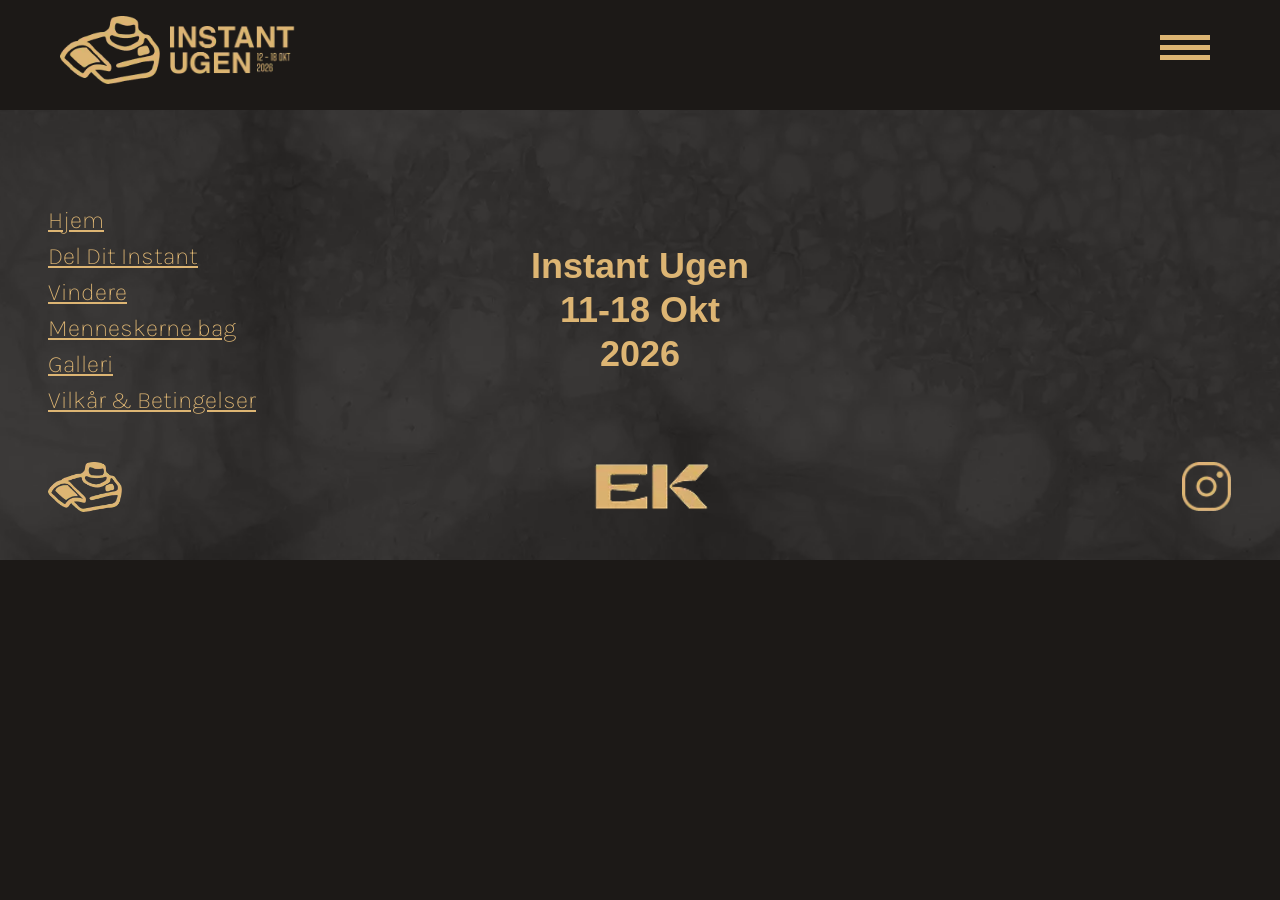
==== about.html @ 7e08b589 "StartUp_Global-Oliver" ====
<!DOCTYPE html>
<html lang="da">

<head>
    <meta charset="UTF-8">
    <meta name="viewport" content="width=device-width, initial-scale=1.0">
    <title>Menneskerne Bag</title>

    <!--Font-->

    <link rel="preconnect" href="https://fonts.googleapis.com">
    <link rel="preconnect" href="https://fonts.gstatic.com" crossorigin>
    <link
        href="https://fonts.googleapis.com/css2?family=Arimo:ital,wght@0,400..700;1,400..700&family=Karla:ital,wght@0,200..800;1,200..800&display=swap"
        rel="stylesheet">

    <!--css-->
    <link rel="stylesheet" href="css/global.css">
    <link rel="stylesheet" href="css/about.css">

</head>

<body>

    <header>

        <div class="logo">
            <a href="index.html">
                <img class="camera_Logo" src="logo/Logo_interrim.webp" alt="logo">
                <img class="Wordmark_logo" src="logo/Wordmark_and_date.webp" alt="logo">
            </a>
        </div>

        <nav>
            <ul class="menu">

                <li><a href="index.html">HJEM</a></li>
                <li><a href="form.html">DEL DIT INSTANT</a></li>
                <li><a href="winners.html">VINDERE</a></li>
                <li><a href="about.html">MENNESKERNE BAG</a></li>
                <li><a href="galleri.html">GALLERI</a></li>

            </ul>
        </nav>

        <button class="burger">
            <span class="line"></span>
            <span class="line"></span>
            <span class="line"></span>
        </button>
    </header>

    <main>




    </main>

    <footer>
        <div class="Footer_Content">
            <div class="Footer_Date">
                <h3>Instant Ugen</h3>
                <h3>11-18 Okt</h3>
                <h3>2026</h3>
            </div>

            <div class="Footer_links">
                <a href="index.html">Hjem</a>
                <a href="form.html">Del Dit Instant</a>
                <a href="winners.html">Vindere</a>
                <a href="about.html">Menneskerne bag</a>
                <a href="galleri.html">Galleri</a>
                <a href="agreements.html">Vilkår & Betingelser</a>

            </div>
        </div>


        <div class="Footer_logo">
            <a href="index.html"> <img src="logo/Logo_interrim.webp" alt="Instant ugen Logo"></a>
            <a href="https://www.ek.dk/" target="_blank"><img src="logo/Ek_logo.webp" alt="Sponsor Logo EK"> </a>
            <a href="DEAD LINK " target="_blank"> <img src="logo/Insta_logo.webp" alt="Instagram Link"></a>


        </div>
    </footer>
    <script src="javascript/burger.js"></script>
</body>

</html>
---- css/global.css ----
/****** RESEt ******/
* {
  margin: 0;
  padding: 0px;
  box-sizing: border-box;
}
img {
  width: 100%;
  height: auto;
  display: block;
}

main {
  margin: 10px;
}

/******** FONTS *********/

h1 {
  font-family: "Arimo", sans-serif;
  font-optical-sizing: auto;
  font-weight: 800;
  font-style: normal;
  color: var(--text-color);
  font-size: 2.25rem;
}

h2 {
  font-family: "Arimo", sans-serif;
  font-optical-sizing: auto;
  font-weight: 800;
  font-style: normal;
  color: var(--text-color);
  font-size: 1.5rem;
}

.menu a {
  font-family: "Arimo", sans-serif;
  font-optical-sizing: auto;
  font-weight: 800;
  font-style: normal;
  color: var(--text-color);
  font-size: 1.5rem;
}

h3 {
  font-family: "Arimo", sans-serif;
  font-optical-sizing: auto;
  font-weight: 800;
  font-style: normal;
  color: var(--text-color);
  font-size: 1.5rem;
}

button {
  font-family: "Karla", sans-serif;
  font-optical-sizing: auto;
  font-weight: bold;
  font-style: normal;
  font-size: 1.25rem;
}

p,
ul,
ol,
a {
  font-family: "Karla", sans-serif;
  font-optical-sizing: auto;
  font-weight: 200;
  font-style: normal;
  font-size: 1.125rem;
  color: var(--text-color);
}

p {
  max-width: 65ch;
  line-height: 1.6;
}

.Italic-Text {
  font-weight: lighter;
  font-style: italic;
}

.light-text {
  font-weight: lighter;
}

/********* COLORS *********/

:root {
  --background-color: #1c1917;
  --text-color: #e2d5c0;
  --Yellow-color: #ddb573;
  --cta-color: #7fa6a7;
}

body {
  background-color: var(--background-color);
}

/*********** HEADER ***********/

header {
  top: 0;
  display: flex;
  justify-content: space-between;
  align-items: center;
  height: 100px;
  padding: 0 20px;
  background: transparent;
  z-index: 100;
}

/*********** LOGO ***********/

.Wordmark_logo {
  width: 75px;
  height: auto;
}

.camera_Logo {
  width: 65px;
}

.logo a {
  display: flex;
  align-items: center;
  gap: 10px;
  margin-left: 15px;
}

.logo {
  position: relative;
  z-index: 102;
}

/*********** BURGER ***********/

.burger {
  display: block;
  width: 30px;
  height: 20px;
  cursor: pointer;
  background-color: transparent;
  border: 0;
  z-index: 102;
}

.burger .line {
  display: block;
  width: 100%;
  height: 2px;
  background-color: var(--Yellow-color);
  margin-bottom: 5px;
  transition: 0.2s linear;
}

/*********** MENU ***********/

nav {
  display: none;
}

nav.active {
  display: block;
  position: fixed;
  top: 0;
  left: 0;
  width: 100%;
  height: 100vh;
  background-color: var(--background-color);
  z-index: 101;
}

nav.active .menu {
  display: flex;
  flex-direction: column;
  align-items: flex-start;
  gap: 20px;
  margin: 0 auto;
  padding: 140px 40px 40px;
  list-style: none;
}

nav.active .menu a {
  color: var(--Yellow-color);
  font-size: 1.5rem;
  font-weight: 500;
  font-style: normal;
  text-decoration: underline;
  text-decoration-thickness: 1px;
}

nav.active .menu a:hover {
  color: white;
  text-decoration: overline;
  text-decoration-thickness: 1px;
  transition: 0.3s ease-in;
}

/*********** BURGER Aimation ***********/

.burger.active .line:nth-child(1) {
  transform: rotate(45deg) translate(5px, 5px);
}

.burger.active .line:nth-child(2) {
  opacity: 0;
}

.burger.active .line:nth-child(3) {
  transform: rotate(-45deg) translate(5px, -5px);
}

/*********** FOOTER **********/

footer {
  margin: 0;
  padding: 0;
  width: 100%;

  background-image: url(../Img/Backgrounds/FooterBackgroundNEW.webp);

  background-color: var(--background-color);
  background-size: cover;
  background-position: center;
  background-repeat: no-repeat;
}

.Footer_logo img {
  height: 50px;
  width: auto;
}

.Footer_logo {
  display: flex;
  justify-content: space-between;
  align-items: center;
  width: 100%;
  padding: 0 3rem 3rem 3rem;
}

.Footer_Date {
  display: flex;
  justify-content: center;
  align-items: center;
  flex-direction: column;
  margin: 3rem;
}

.Footer_Date h3 {
  color: var(--Yellow-color);
}

.Footer_links {
  display: flex;
  justify-content: center;
  align-items: center;
  flex-direction: column;
  margin: 3rem;
  gap: 0.5rem;
}

.Footer_links a {
  color: var(--Yellow-color);
  text-decoration: underline;
}

.Footer_Content {
  padding-top: 3rem;
}

/********** DESKTOP **********/
@media (min-width: 801px) {
  /****** FONT ******/
  h1 {
    font-size: 4.75rem;
  }

  h2 {
    font-size: 3.625rem;
  }

  h3 {
    font-size: 2.25rem;
  }

  p,
  ul,
  ol,
  a {
    font-size: 1.5rem;
  }

  button {
    font-size: 2rem;
  }

  /*************** MENU *****************/

  .logo a {
    margin-left: 40px;
  }

  .Wordmark_logo {
    width: 130px;
    height: auto;
  }

  .camera_Logo {
    width: 100px;
  }

  .burger {
    width: 60px;
    height: 55px;
    margin-right: 40px;
  }

  .burger .line {
    width: 50px;
    height: 5px;
  }

  nav.active .menu a {
    font-size: 3.625rem;
    text-decoration: underline;
    text-decoration-thickness: 3px;
  }

  nav.active .menu {
    gap: 10px;
    margin-left: 20px;
  }

  nav.active .menu a:hover {
    color: white;
    text-decoration: overline;
    text-decoration-thickness: 3px;
    transition: 0.3s ease-in;
  }

  .burger.active .line:nth-child(1) {
    transform: rotate(45deg) translate(7px, 7px);
  }

  .burger.active .line:nth-child(2) {
    opacity: 0;
  }

  .burger.active .line:nth-child(3) {
    transform: rotate(-45deg) translate(7px, -7px);
  }

  /************** FOOTER *************/

  .Footer_Content {
    display: grid;
    grid-template-columns: 1fr 1fr 1fr;
  }

  .Footer_links {
    display: flex;
    justify-content: left;
    align-items: flex-start;
    flex-direction: column;
    margin: 3rem;
    gap: 0.5rem;
    grid-column: 1;
    grid-row: 1;
  }

  .Footer_Date {
    grid-column: 2;
    grid-row: 1;
  }
}
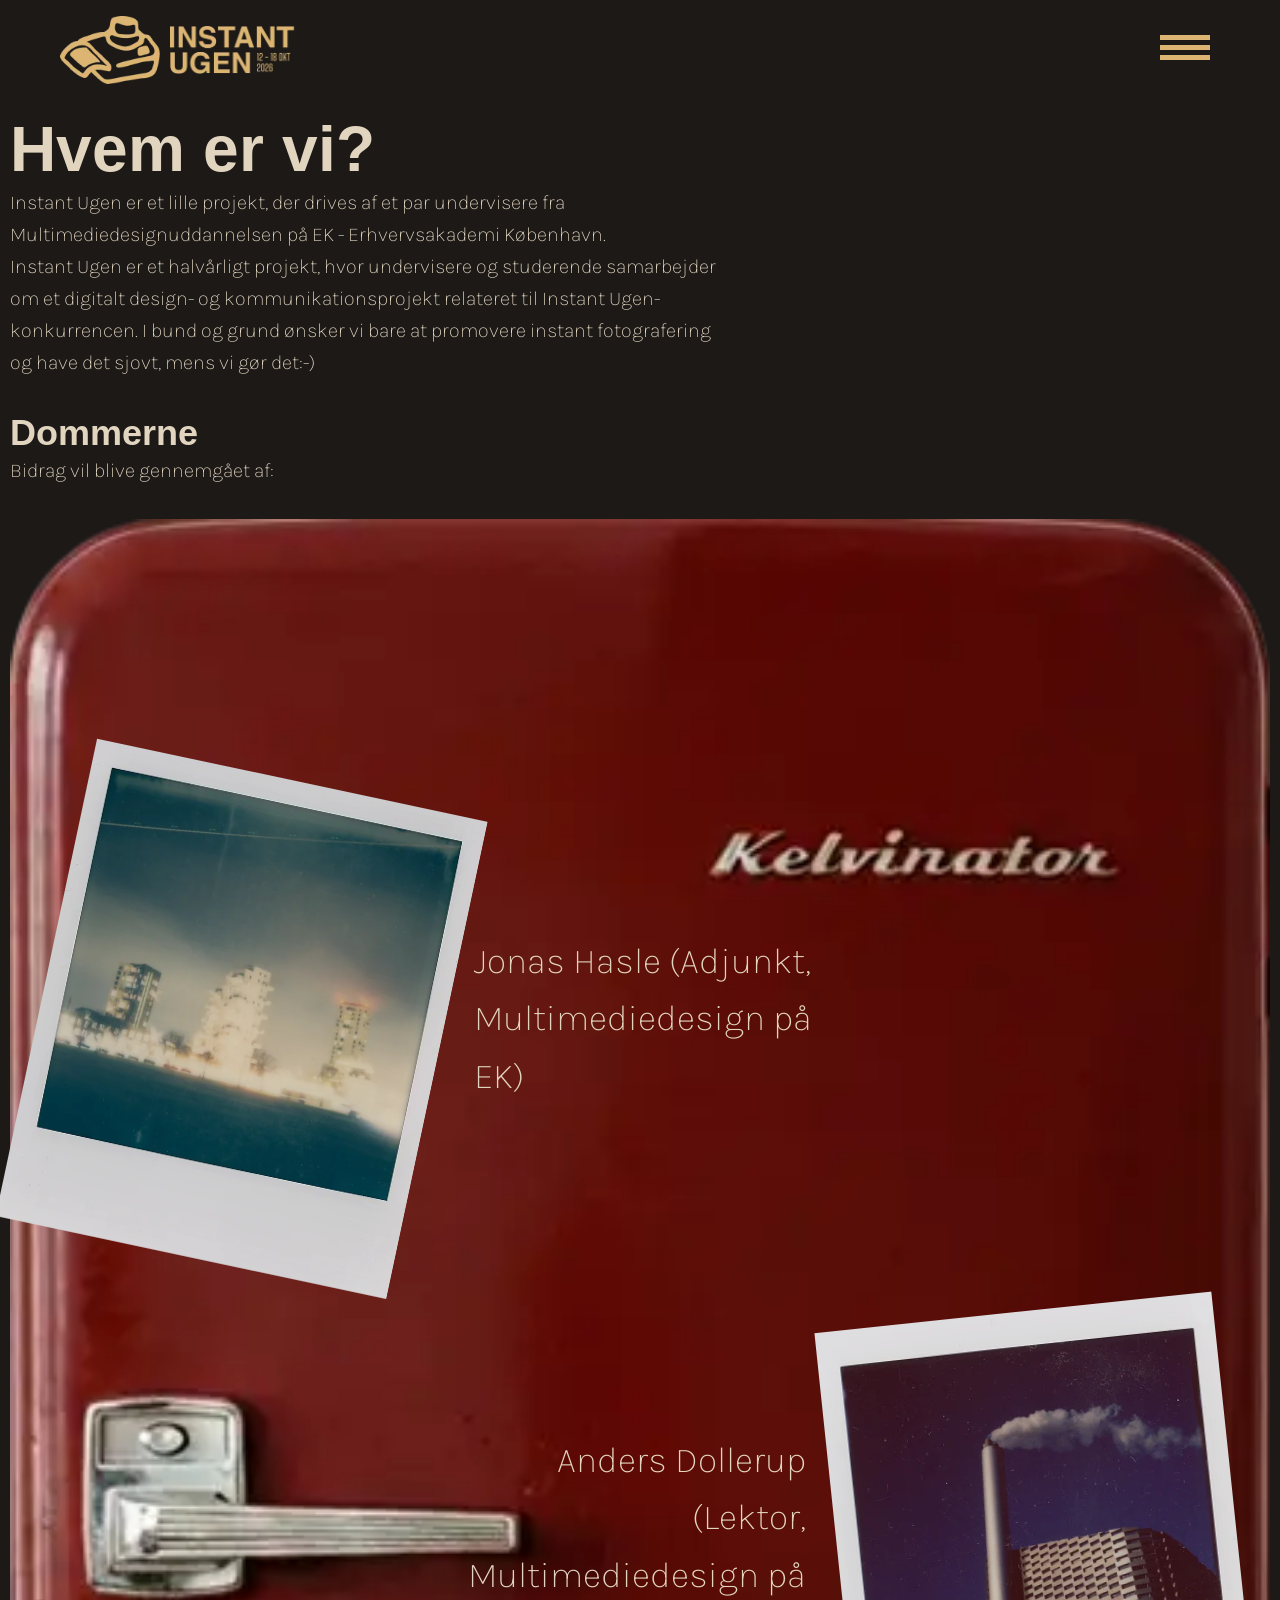
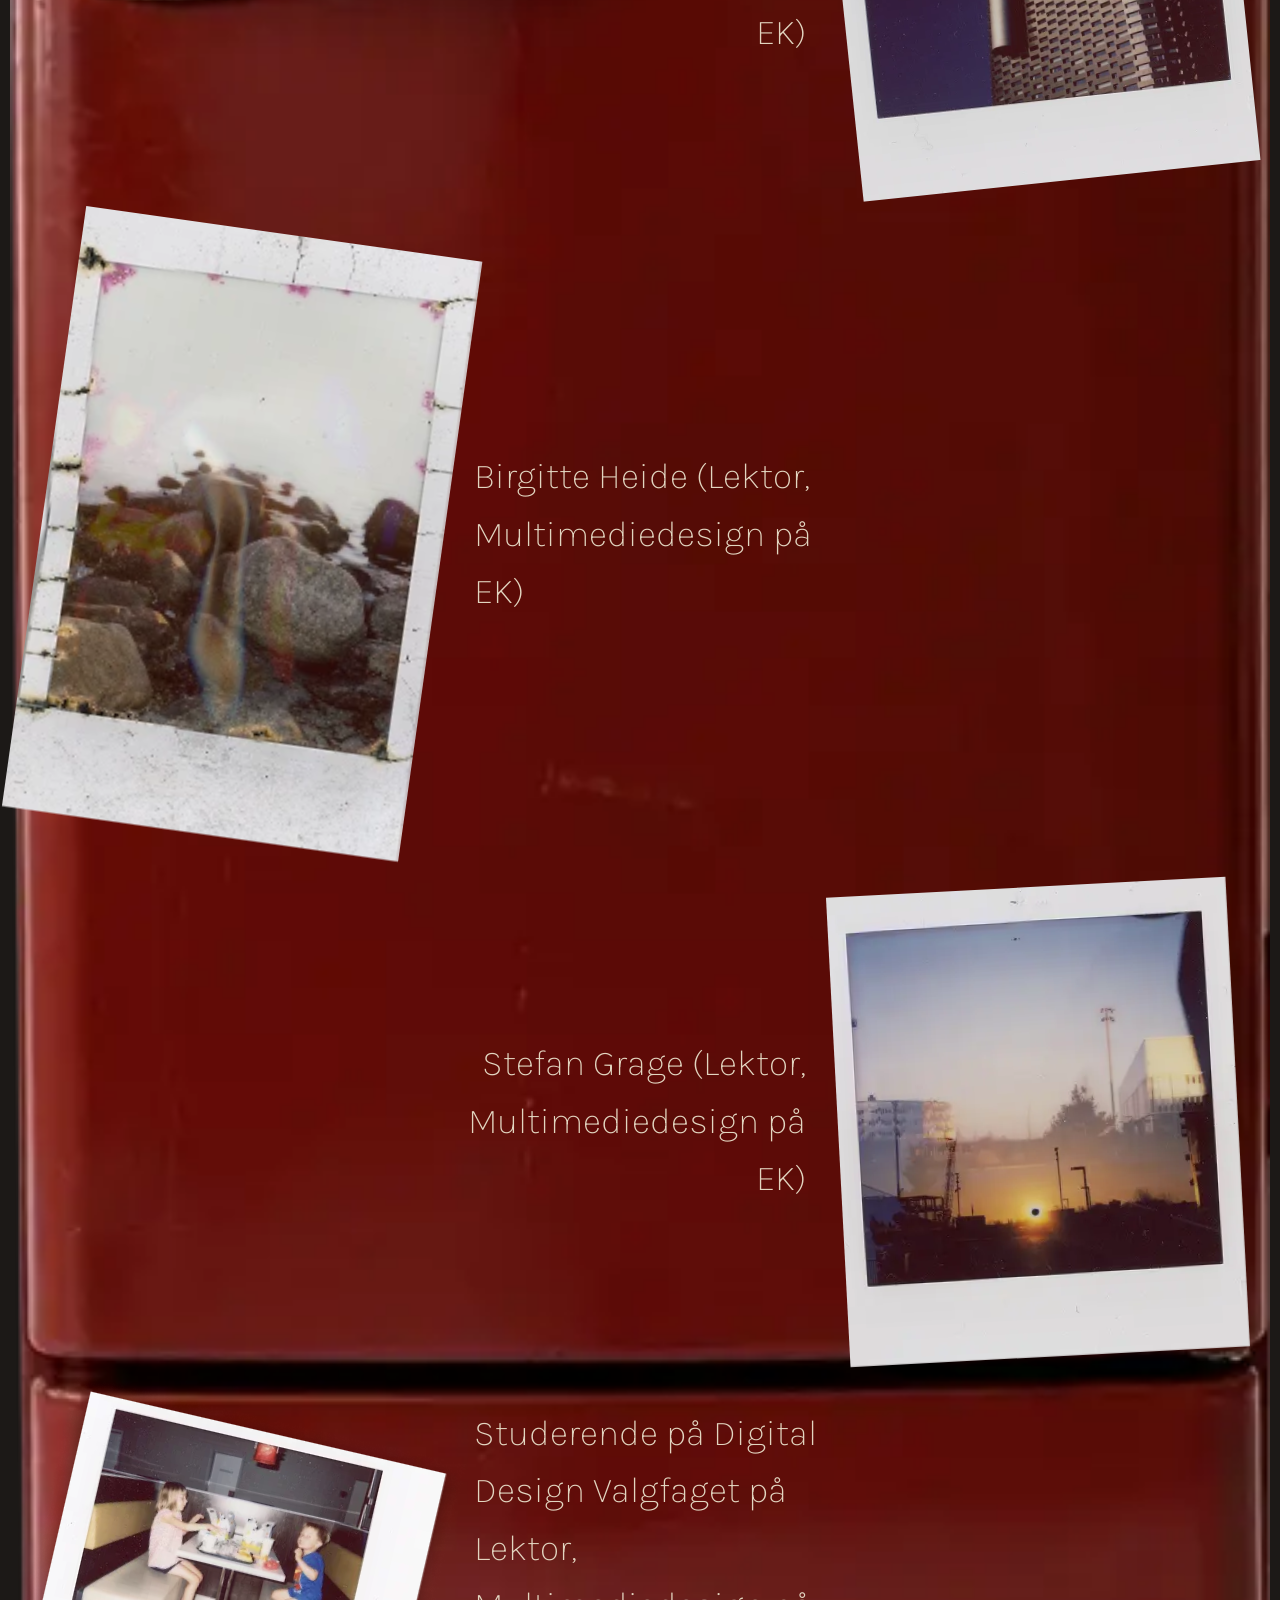
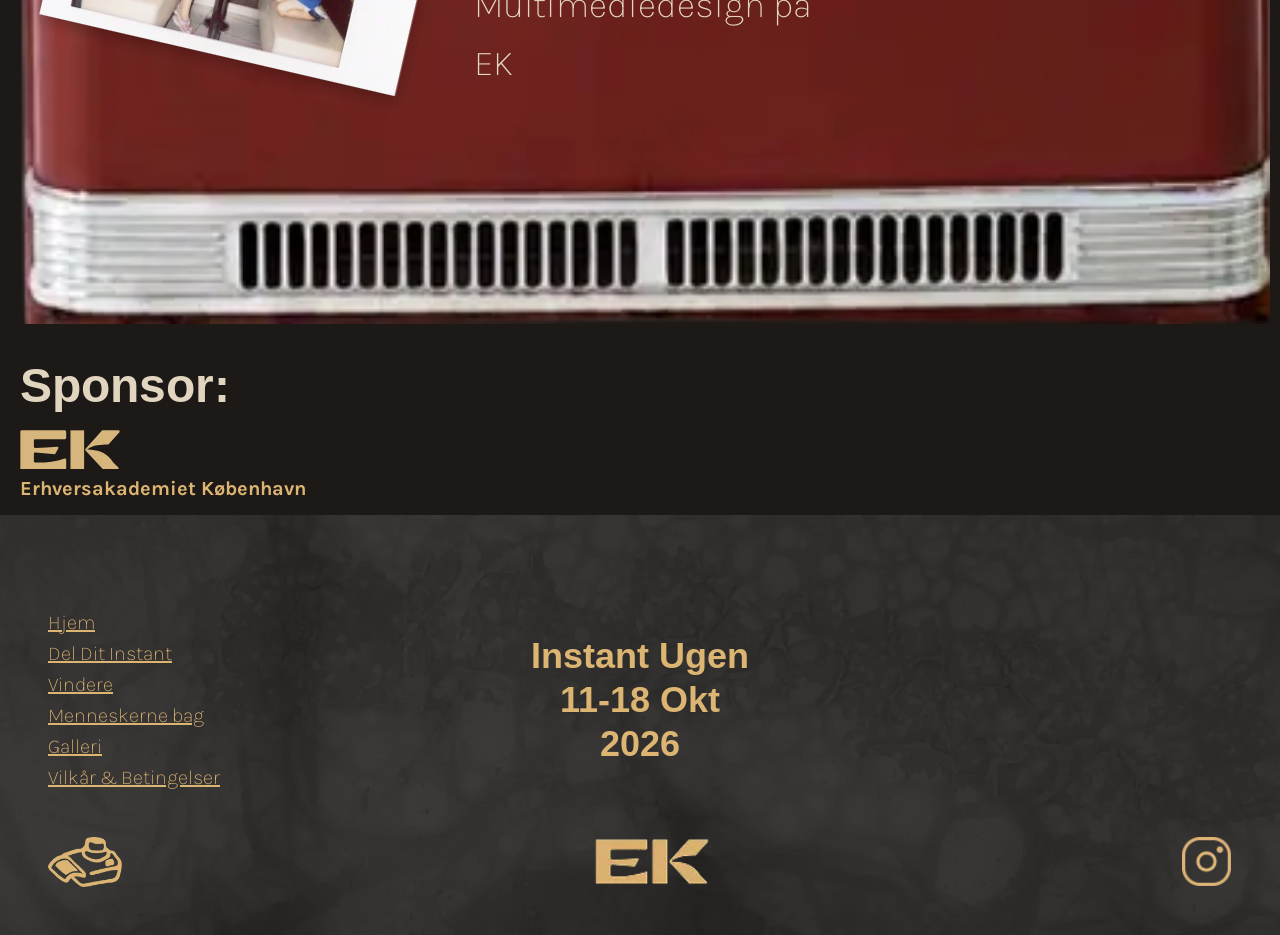
==== commit 9c8a5568: "basic_About_Done-Oliver" ====
--- a/about.html
+++ b/about.html
@@ -4,6 +4,7 @@
 <head>
     <meta charset="UTF-8">
     <meta name="viewport" content="width=device-width, initial-scale=1.0">
+    <meta name="robots" content="noindex, nofollow">
     <title>Menneskerne Bag</title>
 
     <!--Font-->
@@ -51,9 +52,89 @@
     </header>
 
     <main>
+        <div class="aboutInfo">
+            <h1>Hvem er vi?</h1>
+            <p>Instant Ugen er et lille projekt, der drives af et par undervisere fra Multimediedesignuddannelsen på EK
+                -
+                Erhvervsakademi København.
+                <br>
+                Instant Ugen er et halvårligt projekt, hvor undervisere og studerende samarbejder om et digitalt design-
+                og
+                kommunikationsprojekt relateret til Instant Ugen-konkurrencen.
+                I bund og grund ønsker vi bare at promovere instant fotografering og have det sjovt, mens vi gør det:-)
+            </p>
+            <div class="Dommerne">
+                <h3>Dommerne</h3>
+                <p>Bidrag vil blive gennemgået af:</p>
+            </div>
+        </div>
+
+        <div class="Fridge">
+            <img class="FridgeBackground" src="Img/Backgrounds/FridgeImg.webp" alt="">
+
+            <div class="FridgeContent">
+
+                <div class="FridgeJudge">
+                    <img class="JudgeImg1" src="Img/polaroids/hero_instant1.webp" alt="">
+                    <p>Jonas Hasle (Adjunkt, Multimediedesign på EK)</p>
+
+                </div>
+                <div class="FridgeJudge">
+                    <p>Anders Dollerup (Lektor, Multimediedesign på EK)</p>
+                    <img class="JudgeImg2" src="Img/polaroids/hero_instant2.webp" alt="">
 
 
+                </div>
+                <div class="FridgeJudge">
+                    <img class="JudgeImg3" src="Img/polaroids/hero_instant3.webp" alt="">
+                    <p>Birgitte Heide (Lektor, Multimediedesign på EK)</p>
 
+                </div>
+                <div class="FridgeJudge">
+                    <p>Stefan Grage (Lektor, Multimediedesign på EK)</p>
+                    <img class="JudgeImg4" src="Img/polaroids/hero_instant4.webp" alt="">
+
+
+                </div>
+                <div class="FridgeJudge">
+                    <img class="JudgeImg5" src="Img/polaroids/hero_instant5.webp" alt="">
+                    <p>Studerende på Digital Design Valgfaget på Lektor, Multimediedesign på EK</p>
+
+                </div>
+
+
+            </div>
+
+
+        </div>
+
+        <div class="sponsor">
+            <h2>Sponsor:</h2>
+            <div class="Sponsorlogo">
+
+                <svg id="Layer_2" data-name="Layer 2" xmlns="http://www.w3.org/2000/svg" viewBox="0 0 73.79 29.23">
+                    <defs>
+                        <style>
+                            .cls-1 {
+                                fill: #d6b67c;
+                            }
+                        </style>
+                    </defs>
+                    <g id="Layer_1-2" data-name="Layer 1">
+                        <g>
+                            <path class="cls-1"
+                                d="M65.24,10.72c-4.96.13-11.57.17-15.45,3.6l-1.03-.94L60.65.26h11.91c.3,0,.83.19.94.41s0,.79-.12,1.07l-8.14,8.98Z" />
+                            <path class="cls-1"
+                                d="M71.89,28.98h-10.67l-12.68-13.65c-.35-.38-.61-1.04-.24-1.44l.46-.51,1.03.94c7.01.43,13.1,1.67,17.26,7.29,1.61,2.17,3.34,4.07,5.4,5.84.18.15.4.66.37.89-.04.27-.64.64-.93.64Z" />
+                            <rect class="cls-1" x="37.25" y=".25" width="10.05" height="28.73" />
+                            <path class="cls-1"
+                                d="M27.32,12.31c.25-.02.73.13.89.27.16.15.18.79.05,1.02l-2.45,4.32-14.37-1.25c-.55-.05-1.19.3-1.19.87v5.56c0,.67.57.95,1.2.96,7.41.15,14.56-.76,21.6-3.06.43-.14,1.03.38,1.03.79v6.46c0,.27-.53.74-.82.74H.28S.25,1.18.25,1.18C.25.75.77.32,1.19.25h31.81c.67,0,1.08.54,1.09,1.11v4.44c0,.55-.41,1.05-1.04,1.05H11.46c-.58,0-1.21.19-1.21.83v4.66c-.01.6.62.92,1.2.9,5.38-.13,10.5-.4,15.87-.93Z" />
+                        </g>
+                    </g>
+                </svg>
+            </div>
+            <p class="SponsorText">Erhversakademiet København </p>
+        </div>
 
     </main>
 
--- a/css/global.css
+++ b/css/global.css
@@ -31,7 +31,7 @@
   font-weight: 800;
   font-style: normal;
   color: var(--text-color);
-  font-size: 1.5rem;
+  font-size: 2rem;
 }
 
 .menu a {
@@ -57,7 +57,7 @@
   font-optical-sizing: auto;
   font-weight: bold;
   font-style: normal;
-  font-size: 1.25rem;
+  font-size: 1rem;
 }
 
 p,
@@ -75,6 +75,10 @@
 p {
   max-width: 65ch;
   line-height: 1.6;
+}
+
+li {
+  max-width: 65ch;
 }
 
 .Italic-Text {
@@ -275,11 +279,11 @@
 @media (min-width: 801px) {
   /****** FONT ******/
   h1 {
-    font-size: 4.75rem;
+    font-size: 4rem;
   }
 
   h2 {
-    font-size: 3.625rem;
+    font-size: 3rem;
   }
 
   h3 {
@@ -290,11 +294,11 @@
   ul,
   ol,
   a {
-    font-size: 1.5rem;
+    font-size: 1.25rem;
   }
 
   button {
-    font-size: 2rem;
+    font-size: 1.25rem;
   }
 
   /*************** MENU *****************/
--- a/css/about.css
+++ b/css/about.css
@@ -0,0 +1,128 @@
+/*********** INFO TEXT *************/
+
+.Dommerne {
+  margin-top: 2rem;
+  margin-bottom: 2rem;
+}
+
+/*********** FRIDGE *********/
+.Fridge {
+  position: relative;
+  width: 100%;
+}
+
+.FridgeBackground {
+  display: block;
+  width: 100%;
+  height: auto;
+}
+
+.FridgeContent {
+  position: absolute;
+  top: 0;
+  left: 0;
+  width: 100%;
+}
+
+.FridgeJudge {
+  display: grid;
+  grid-template-columns: 1fr 1fr;
+  margin: 0rem 1rem 3rem 1rem;
+}
+
+.FridgeJudge img {
+  width: 145px;
+}
+
+.FridgeContent {
+  padding: 1rem;
+}
+
+.JudgeImg1 {
+  transform: rotate(12deg);
+}
+
+.JudgeImg2 {
+  transform: rotate(-6deg);
+}
+.JudgeImg3 {
+  transform: rotate(8deg);
+}
+.JudgeImg4 {
+  transform: rotate(-3deg);
+}
+.JudgeImg5 {
+  transform: rotate(13deg);
+}
+
+.JudgeImg2,
+.JudgeImg4 {
+  justify-self: end;
+}
+
+/********* SPONSOR ************/
+.sponsor {
+  margin-top: 2rem;
+  margin-left: 10px;
+}
+
+.Sponsorlogo {
+  width: 100px;
+  margin-top: 1rem;
+}
+
+.SponsorText {
+  color: var(--Yellow-color);
+  font-weight: bold;
+}
+
+/********** DESKTOP **********/
+@media (min-width: 801px) {
+  .Fridge {
+    width: 100%;
+  }
+
+  .FridgeContent {
+    margin-top: 15rem;
+  }
+
+  .FridgeJudge {
+    display: grid;
+    grid-template-columns: 1fr 1fr 1fr;
+    align-items: center;
+    gap: 2rem;
+  }
+
+  .FridgeJudge img {
+    width: 100%;
+    width: 400px;
+    height: auto;
+  }
+
+  .FridgeJudge p {
+    font-size: 2.25rem;
+  }
+
+  /* Række 1, 3, 5 */
+  .FridgeJudge:nth-child(odd) p {
+    grid-column: 2;
+    justify-self: start;
+    text-align: left;
+  }
+
+  .FridgeJudge:nth-child(odd) img {
+    grid-column: 1;
+  }
+
+  /* Række 2, 4 */
+  .FridgeJudge:nth-child(even) p {
+    grid-column: 2;
+    justify-self: end;
+    text-align: right;
+  }
+
+  .FridgeJudge:nth-child(even) img {
+    grid-column: 3;
+    justify-self: end;
+  }
+}
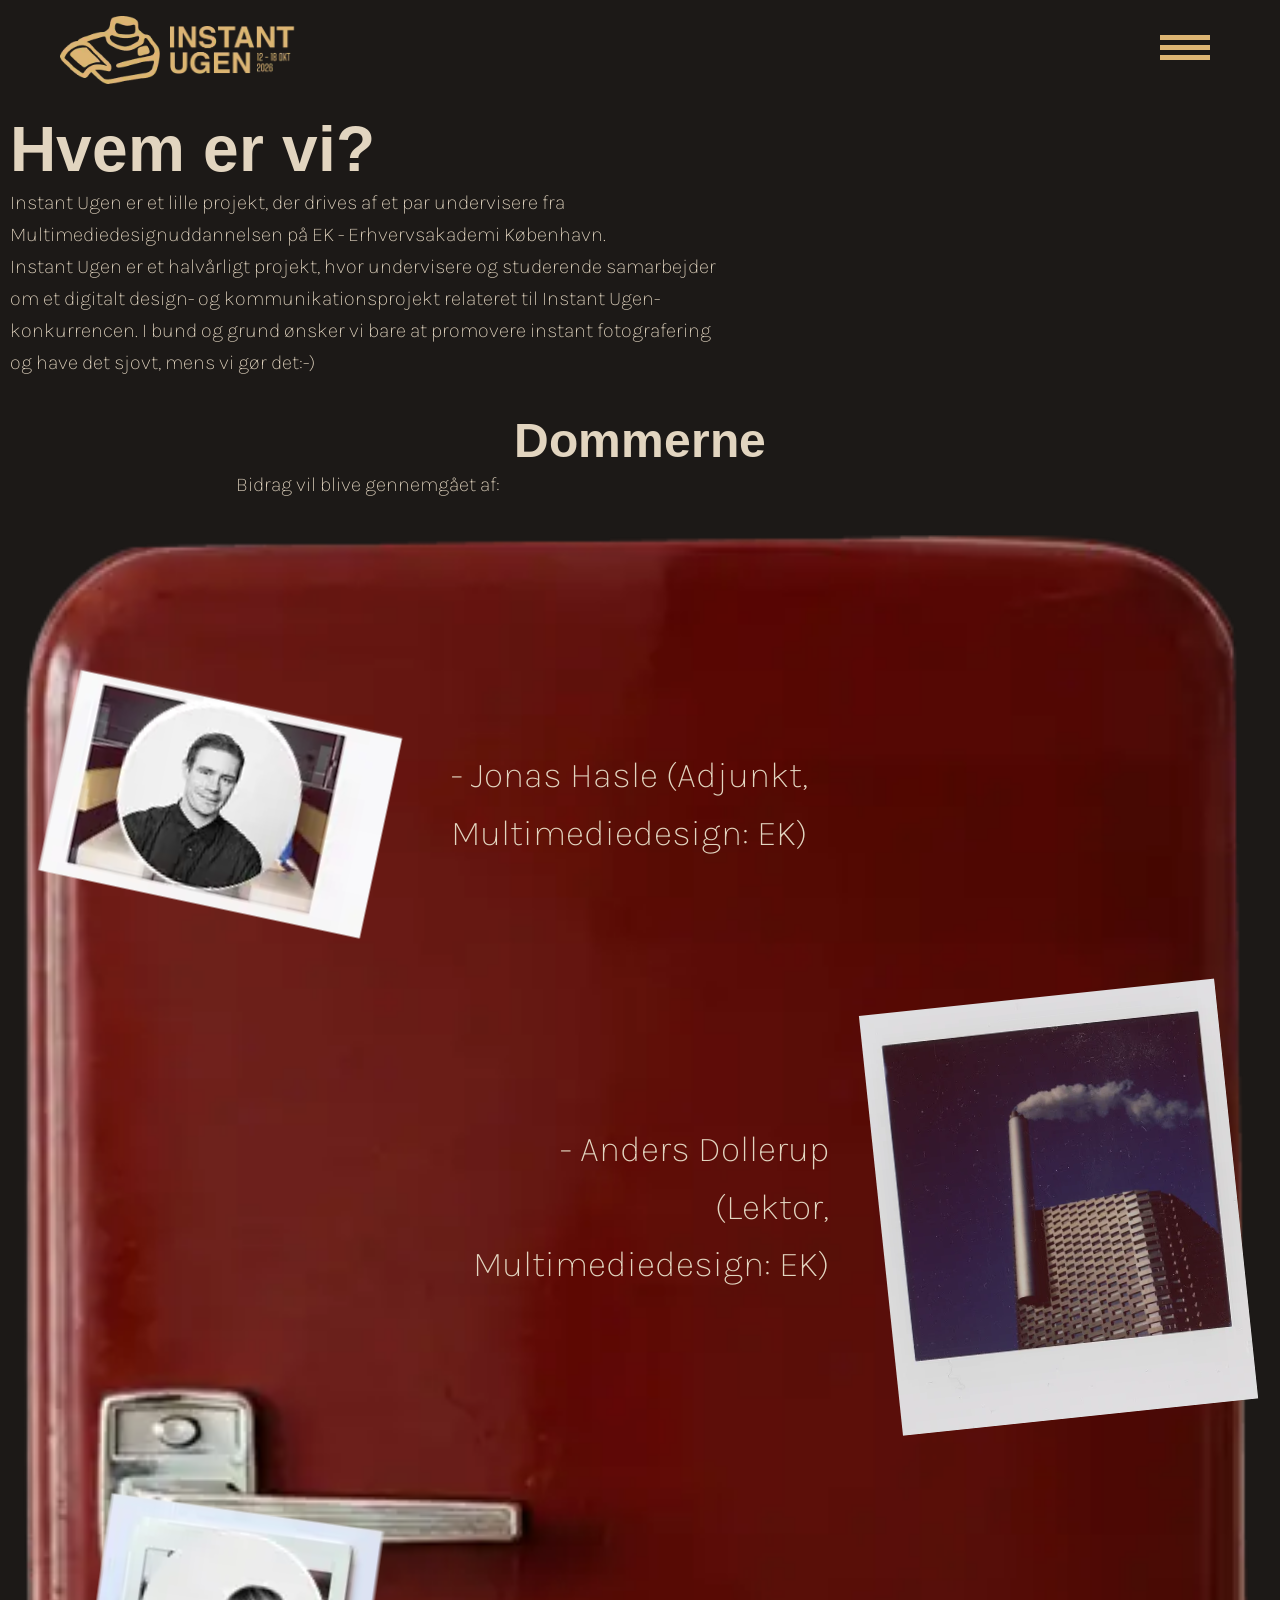
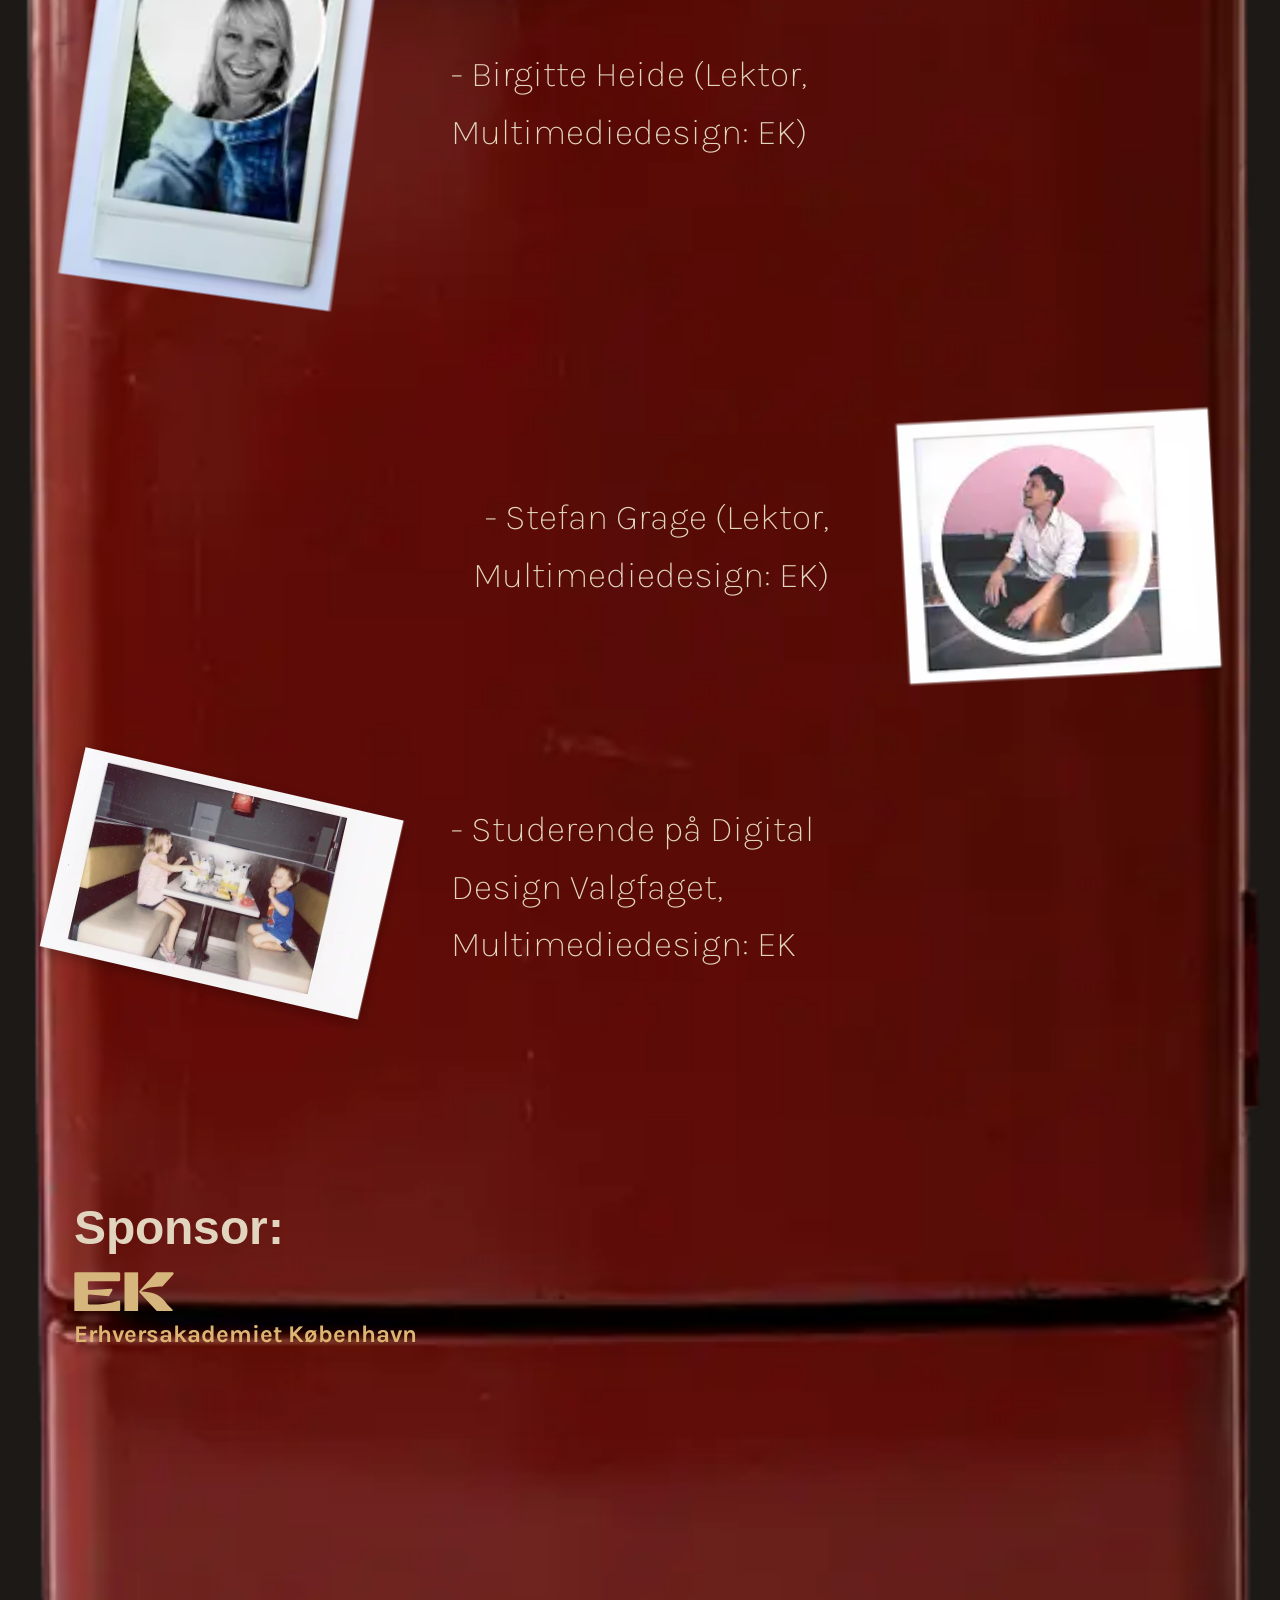
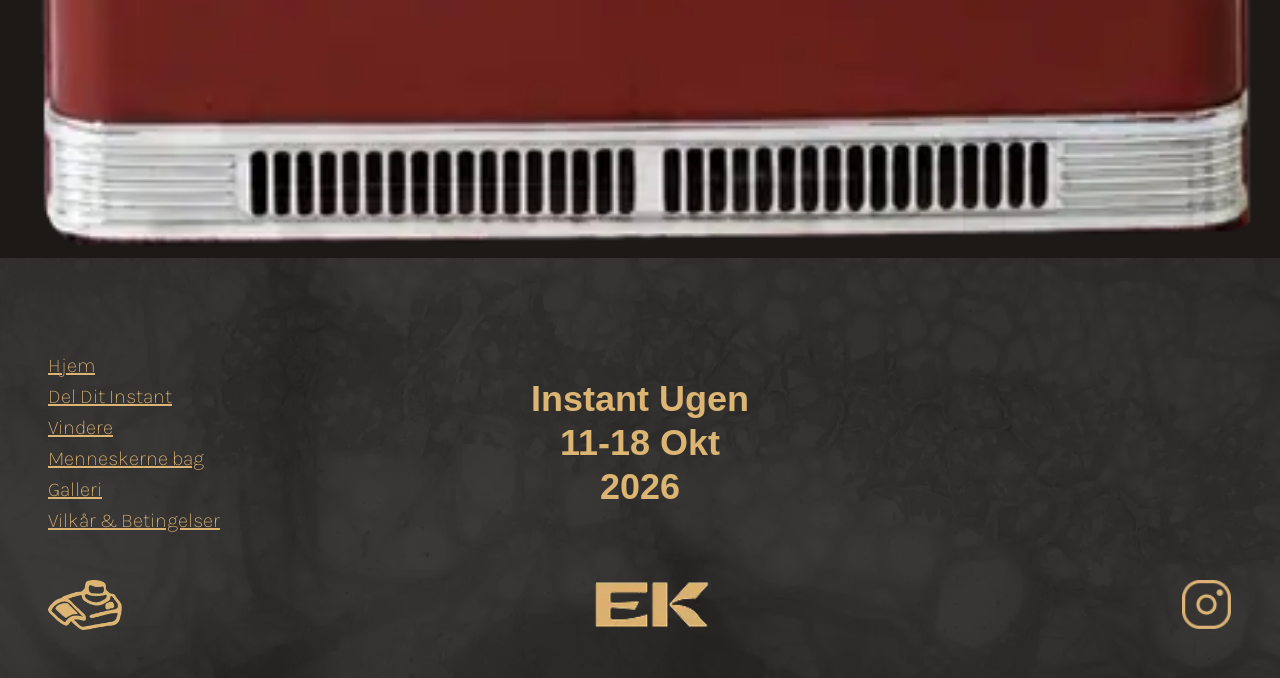
==== commit 14801b64: "Basic_About_Done" ====
--- a/about.html
+++ b/about.html
@@ -64,45 +64,70 @@
                 I bund og grund ønsker vi bare at promovere instant fotografering og have det sjovt, mens vi gør det:-)
             </p>
             <div class="Dommerne">
-                <h3>Dommerne</h3>
+                <h2>Dommerne</h2>
                 <p>Bidrag vil blive gennemgået af:</p>
             </div>
         </div>
 
         <div class="Fridge">
-            <img class="FridgeBackground" src="Img/Backgrounds/FridgeImg.webp" alt="">
+            <img class="FridgeBackground" src="Img/Backgrounds/FridgeNEWNEW.webp" alt="">
 
             <div class="FridgeContent">
 
                 <div class="FridgeJudge">
-                    <img class="JudgeImg1" src="Img/polaroids/hero_instant1.webp" alt="">
-                    <p>Jonas Hasle (Adjunkt, Multimediedesign på EK)</p>
+                    <img class="JudgeImg1" src="Img/polaroids/AboutJonas(3).webp" alt="">
+                    <p> - Jonas Hasle (Adjunkt, Multimediedesign: EK)</p>
 
                 </div>
                 <div class="FridgeJudge">
-                    <p>Anders Dollerup (Lektor, Multimediedesign på EK)</p>
+                    <p> - Anders Dollerup (Lektor, Multimediedesign: EK)</p>
                     <img class="JudgeImg2" src="Img/polaroids/hero_instant2.webp" alt="">
 
 
                 </div>
                 <div class="FridgeJudge">
-                    <img class="JudgeImg3" src="Img/polaroids/hero_instant3.webp" alt="">
-                    <p>Birgitte Heide (Lektor, Multimediedesign på EK)</p>
+                    <img class="JudgeImg3" src="Img/polaroids/AboutBirgitteNEw.webp" alt="">
+                    <p> - Birgitte Heide (Lektor, Multimediedesign: EK)</p>
 
                 </div>
                 <div class="FridgeJudge">
-                    <p>Stefan Grage (Lektor, Multimediedesign på EK)</p>
-                    <img class="JudgeImg4" src="Img/polaroids/hero_instant4.webp" alt="">
+                    <p> - Stefan Grage (Lektor, Multimediedesign: EK)</p>
+                    <img class="JudgeImg4" src="Img/polaroids/AboutStefan(2).webp" alt="">
 
 
                 </div>
                 <div class="FridgeJudge">
                     <img class="JudgeImg5" src="Img/polaroids/hero_instant5.webp" alt="">
-                    <p>Studerende på Digital Design Valgfaget på Lektor, Multimediedesign på EK</p>
+                    <p> - Studerende på Digital Design Valgfaget, Multimediedesign: EK</p>
 
                 </div>
+                <div class="SponsorDesk">
+                    <h2>Sponsor:</h2>
+                    <div class="Sponsorlogo">
 
-
+                        <svg data-name="Layer 2" xmlns="http://www.w3.org/2000/svg" viewBox="0 0 73.79 29.23">
+                            <defs>
+                                <style>
+                                    .cls-1 {
+                                        fill: #d6b67c;
+                                    }
+                                </style>
+                            </defs>
+                            <g data-name="Layer 1">
+                                <g>
+                                    <path class="cls-1"
+                                        d="M65.24,10.72c-4.96.13-11.57.17-15.45,3.6l-1.03-.94L60.65.26h11.91c.3,0,.83.19.94.41s0,.79-.12,1.07l-8.14,8.98Z" />
+                                    <path class="cls-1"
+                                        d="M71.89,28.98h-10.67l-12.68-13.65c-.35-.38-.61-1.04-.24-1.44l.46-.51,1.03.94c7.01.43,13.1,1.67,17.26,7.29,1.61,2.17,3.34,4.07,5.4,5.84.18.15.4.66.37.89-.04.27-.64.64-.93.64Z" />
+                                    <rect class="cls-1" x="37.25" y=".25" width="10.05" height="28.73" />
+                                    <path class="cls-1"
+                                        d="M27.32,12.31c.25-.02.73.13.89.27.16.15.18.79.05,1.02l-2.45,4.32-14.37-1.25c-.55-.05-1.19.3-1.19.87v5.56c0,.67.57.95,1.2.96,7.41.15,14.56-.76,21.6-3.06.43-.14,1.03.38,1.03.79v6.46c0,.27-.53.74-.82.74H.28S.25,1.18.25,1.18C.25.75.77.32,1.19.25h31.81c.67,0,1.08.54,1.09,1.11v4.44c0,.55-.41,1.05-1.04,1.05H11.46c-.58,0-1.21.19-1.21.83v4.66c-.01.6.62.92,1.2.9,5.38-.13,10.5-.4,15.87-.93Z" />
+                                </g>
+                            </g>
+                        </svg>
+                    </div>
+                    <p class="SponsorText">Erhversakademiet København </p>
+                </div>
             </div>
 
 
--- a/css/about.css
+++ b/css/about.css
@@ -3,9 +3,11 @@
 .Dommerne {
   margin-top: 2rem;
   margin-bottom: 2rem;
+  text-align: center;
 }
 
 /*********** FRIDGE *********/
+
 .Fridge {
   position: relative;
   width: 100%;
@@ -24,19 +26,23 @@
   width: 100%;
 }
 
+.FridgeContent p {
+  font-size: 0.8rem;
+}
+
 .FridgeJudge {
   display: grid;
   grid-template-columns: 1fr 1fr;
-  margin: 0rem 1rem 3rem 1rem;
+  align-items: center;
+  margin: 1rem 1rem 4rem 1rem;
 }
 
 .FridgeJudge img {
-  width: 145px;
+  width: min(95px, 24vw);
+  height: auto;
 }
 
-.FridgeContent {
-  padding: 1rem;
-}
+/*********** POLAROID ROTATION *********/
 
 .JudgeImg1 {
   transform: rotate(12deg);
@@ -45,12 +51,15 @@
 .JudgeImg2 {
   transform: rotate(-6deg);
 }
+
 .JudgeImg3 {
   transform: rotate(8deg);
 }
+
 .JudgeImg4 {
   transform: rotate(-3deg);
 }
+
 .JudgeImg5 {
   transform: rotate(13deg);
 }
@@ -61,6 +70,7 @@
 }
 
 /********* SPONSOR ************/
+
 .sponsor {
   margin-top: 2rem;
   margin-left: 10px;
@@ -76,26 +86,47 @@
   font-weight: bold;
 }
 
-/********** DESKTOP **********/
-@media (min-width: 801px) {
-  .Fridge {
-    width: 100%;
+.SponsorDesk {
+  display: none;
+}
+
+/********** TABLET **********/
+
+@media (min-width: 600px) {
+  .FridgeJudge {
+    grid-template-columns: 1fr 1fr;
+  }
+
+  .FridgeJudge img {
+    width: min(250px, 30vw);
+  }
+
+  .FridgeContent p {
+    font-size: 1.5rem;
   }
 
   .FridgeContent {
-    margin-top: 15rem;
+    padding: 1rem;
+    margin-top: 2rem;
+  }
+}
+
+/********** DESKTOP **********/
+
+@media (min-width: 801px) {
+  .FridgeContent {
+    margin-top: 7rem;
+    padding: 1rem;
   }
 
   .FridgeJudge {
-    display: grid;
     grid-template-columns: 1fr 1fr 1fr;
     align-items: center;
     gap: 2rem;
   }
 
   .FridgeJudge img {
-    width: 100%;
-    width: 400px;
+    width: min(400px, 28vw);
     height: auto;
   }
 
@@ -104,6 +135,7 @@
   }
 
   /* Række 1, 3, 5 */
+
   .FridgeJudge:nth-child(odd) p {
     grid-column: 2;
     justify-self: start;
@@ -115,6 +147,7 @@
   }
 
   /* Række 2, 4 */
+
   .FridgeJudge:nth-child(even) p {
     grid-column: 2;
     justify-self: end;
@@ -125,4 +158,16 @@
     grid-column: 3;
     justify-self: end;
   }
+
+  /* Sponsor */
+
+  .SponsorDesk {
+    display: block;
+    margin-left: 3rem;
+    margin-top: 12rem;
+  }
+
+  .sponsor {
+    display: none;
+  }
 }
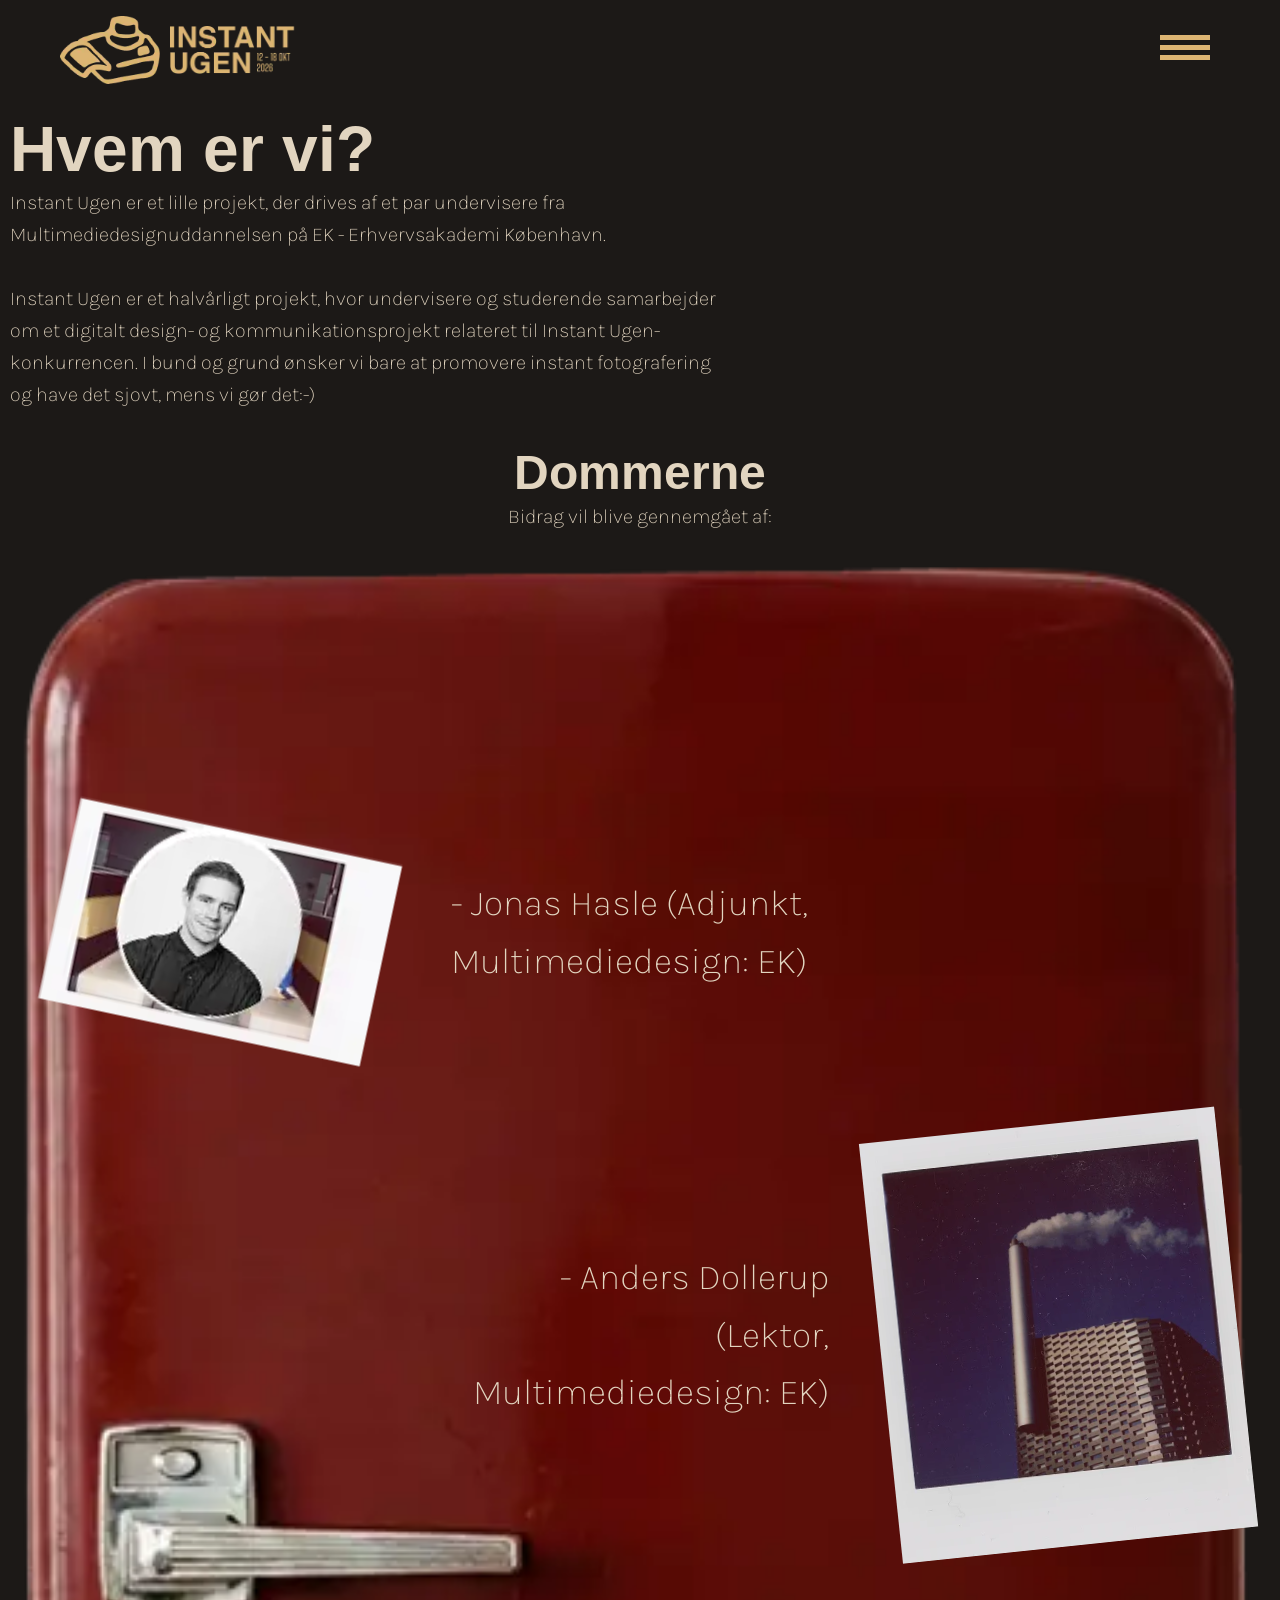
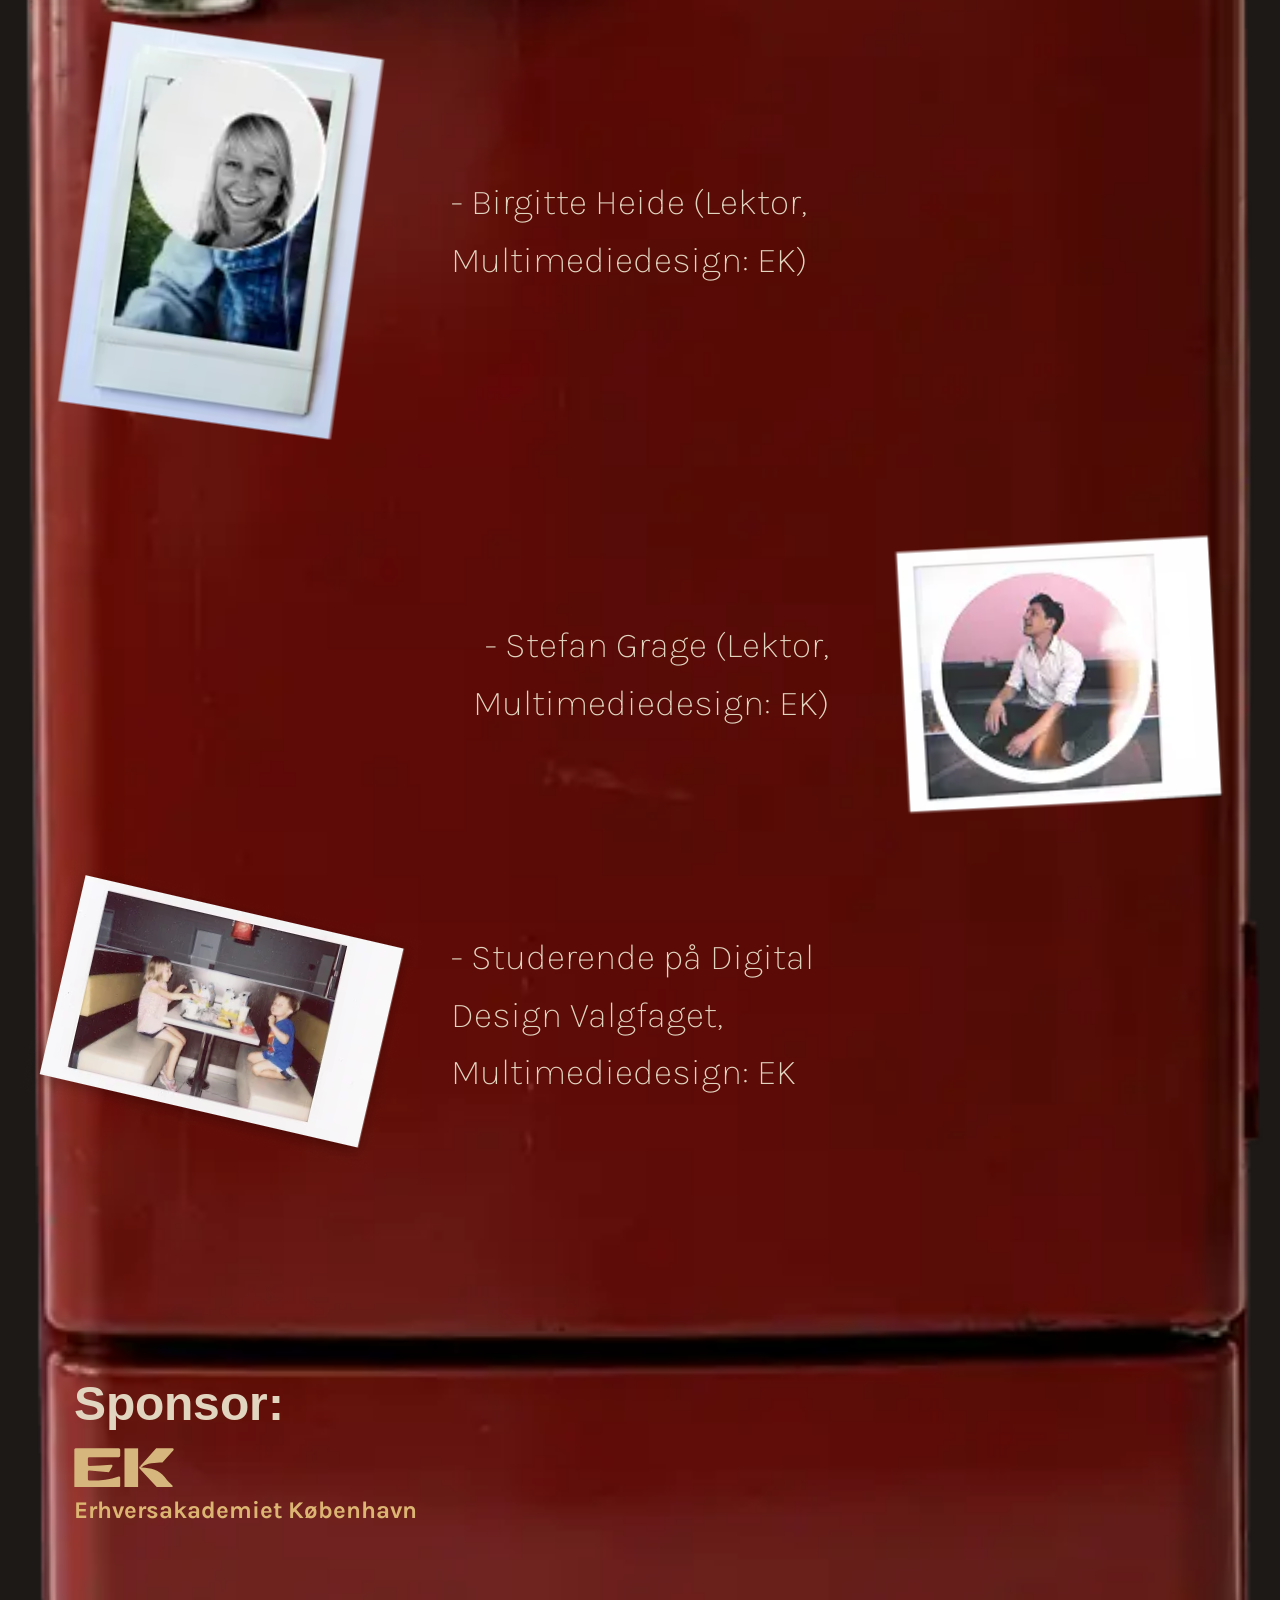
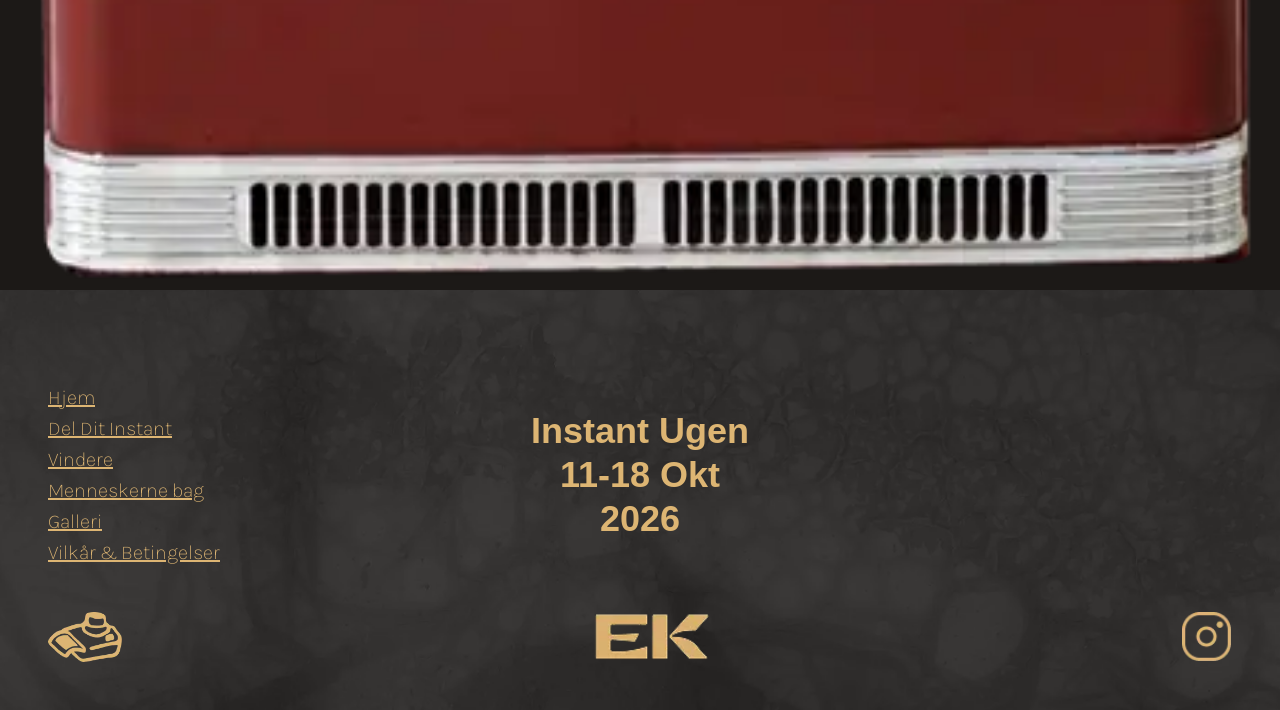
==== commit 73a13056: "About_Almost_Done" ====
--- a/about.html
+++ b/about.html
@@ -57,6 +57,7 @@
             <p>Instant Ugen er et lille projekt, der drives af et par undervisere fra Multimediedesignuddannelsen på EK
                 -
                 Erhvervsakademi København.
+                <br>
                 <br>
                 Instant Ugen er et halvårligt projekt, hvor undervisere og studerende samarbejder om et digitalt design-
                 og
--- a/css/global.css
+++ b/css/global.css
@@ -197,9 +197,8 @@
 }
 
 nav.active .menu a:hover {
-  color: white;
-  text-decoration: overline;
-  text-decoration-thickness: 1px;
+  color: var(--cta-color);
+
   transition: 0.3s ease-in;
 }
 
@@ -339,9 +338,8 @@
   }
 
   nav.active .menu a:hover {
-    color: white;
-    text-decoration: overline;
-    text-decoration-thickness: 3px;
+    color: var(--cta-color);
+
     transition: 0.3s ease-in;
   }
 
--- a/css/about.css
+++ b/css/about.css
@@ -4,6 +4,10 @@
   margin-top: 2rem;
   margin-bottom: 2rem;
   text-align: center;
+}
+
+.Dommerne p {
+  max-width: none;
 }
 
 /*********** FRIDGE *********/
@@ -115,7 +119,7 @@
 
 @media (min-width: 801px) {
   .FridgeContent {
-    margin-top: 7rem;
+    margin-top: 13rem;
     padding: 1rem;
   }
 
@@ -164,7 +168,7 @@
   .SponsorDesk {
     display: block;
     margin-left: 3rem;
-    margin-top: 12rem;
+    margin-top: 15rem;
   }
 
   .sponsor {
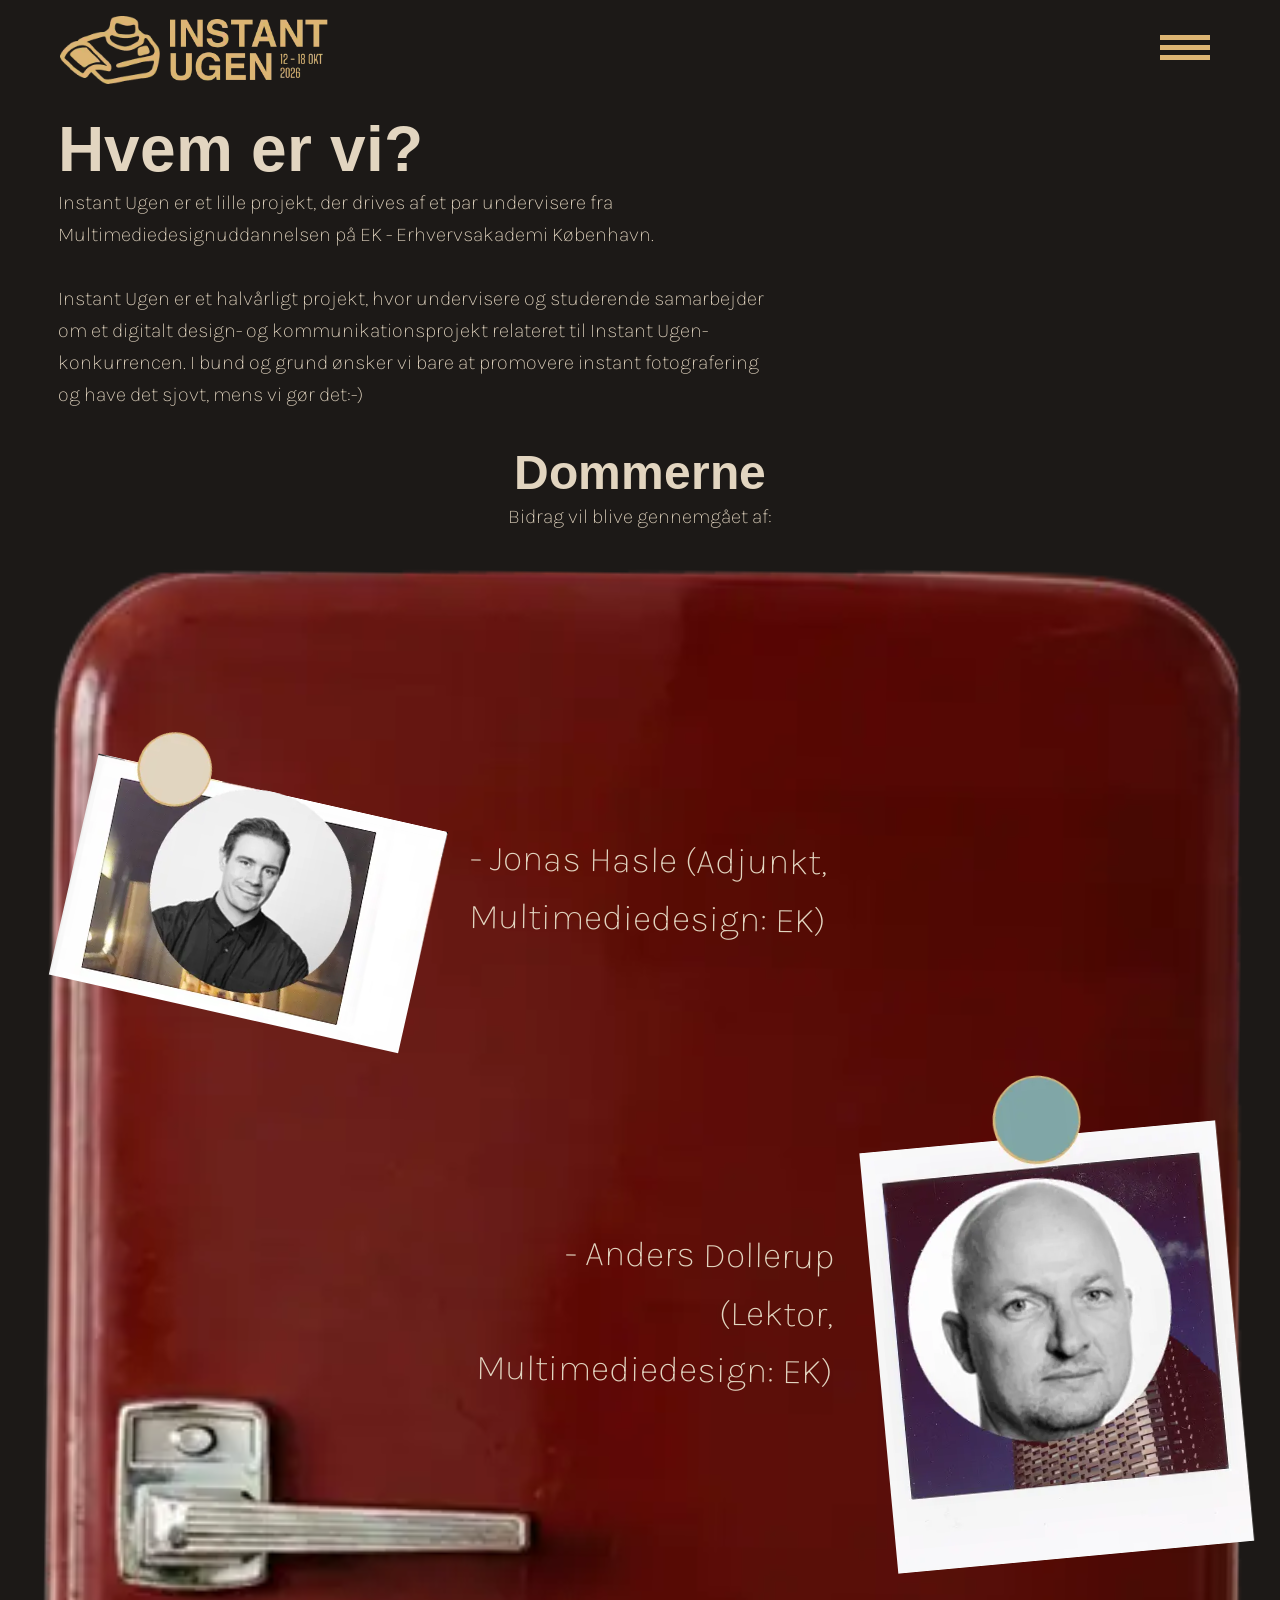
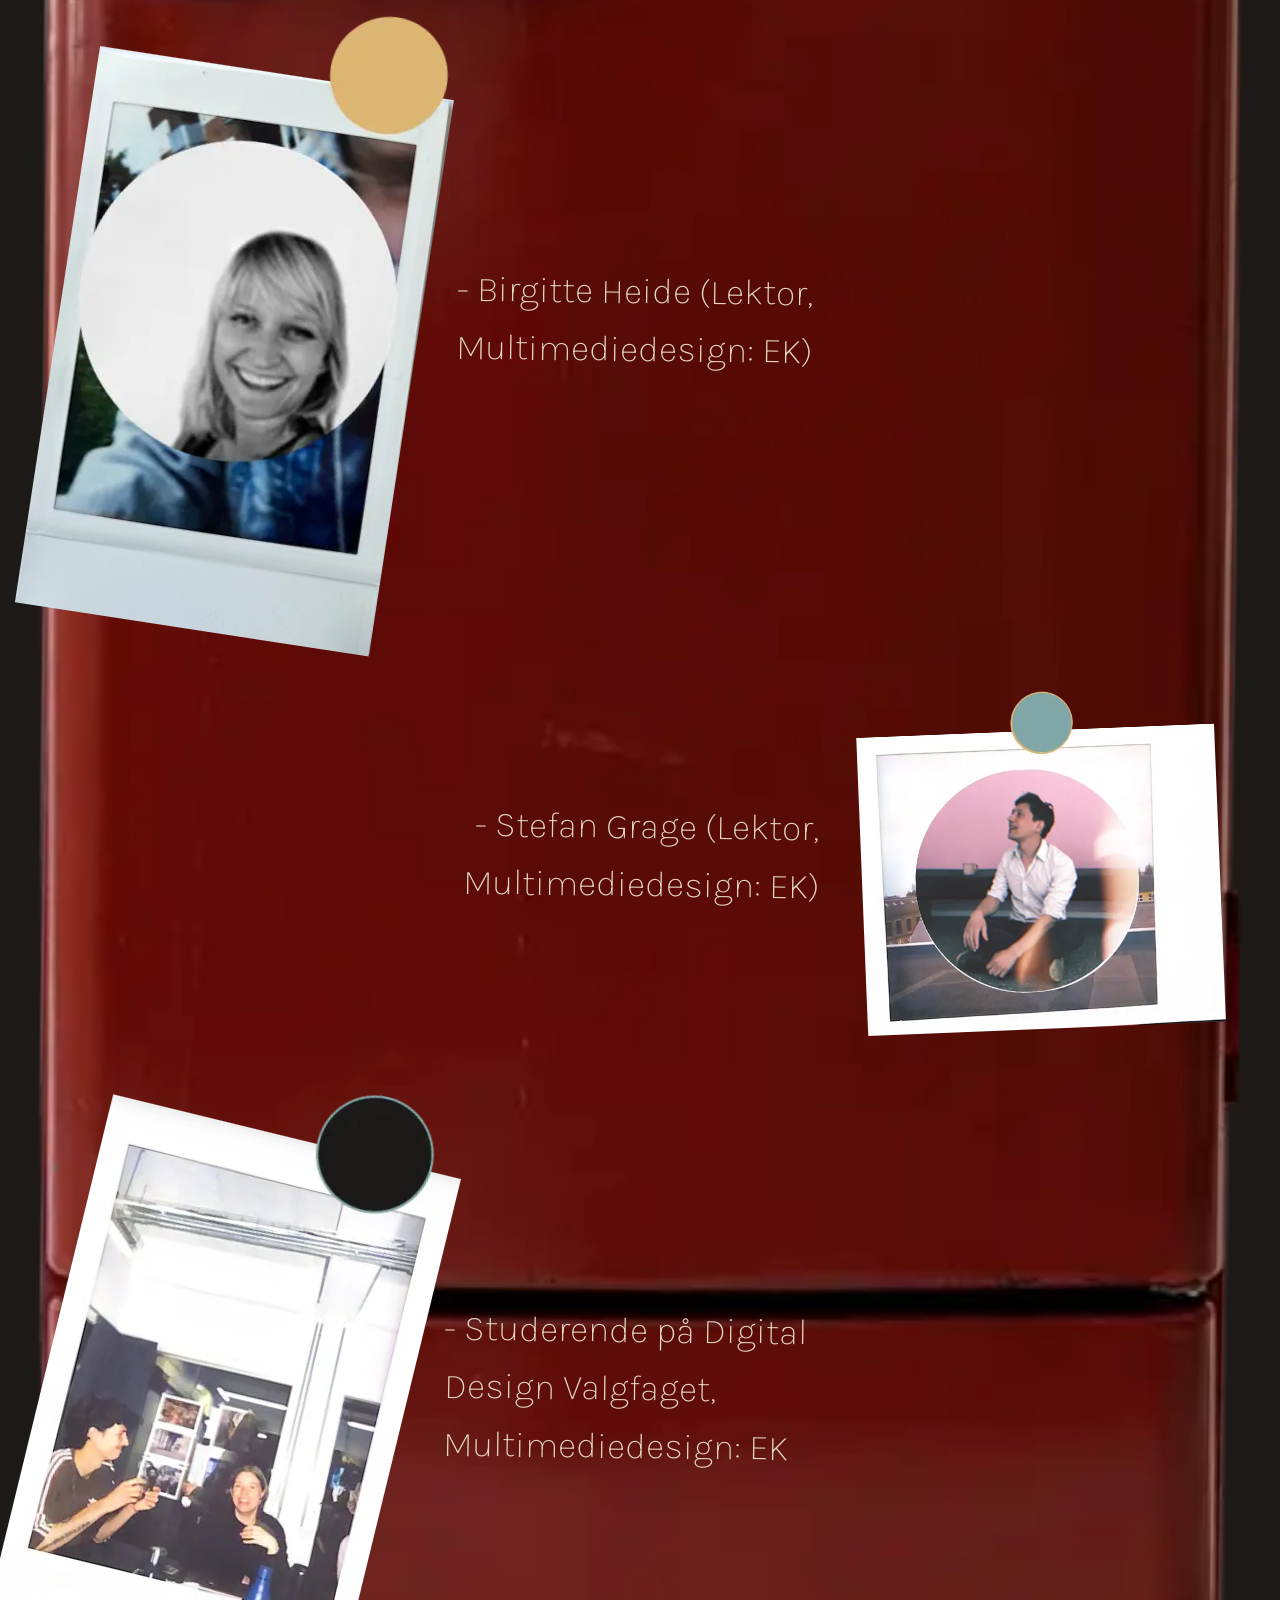
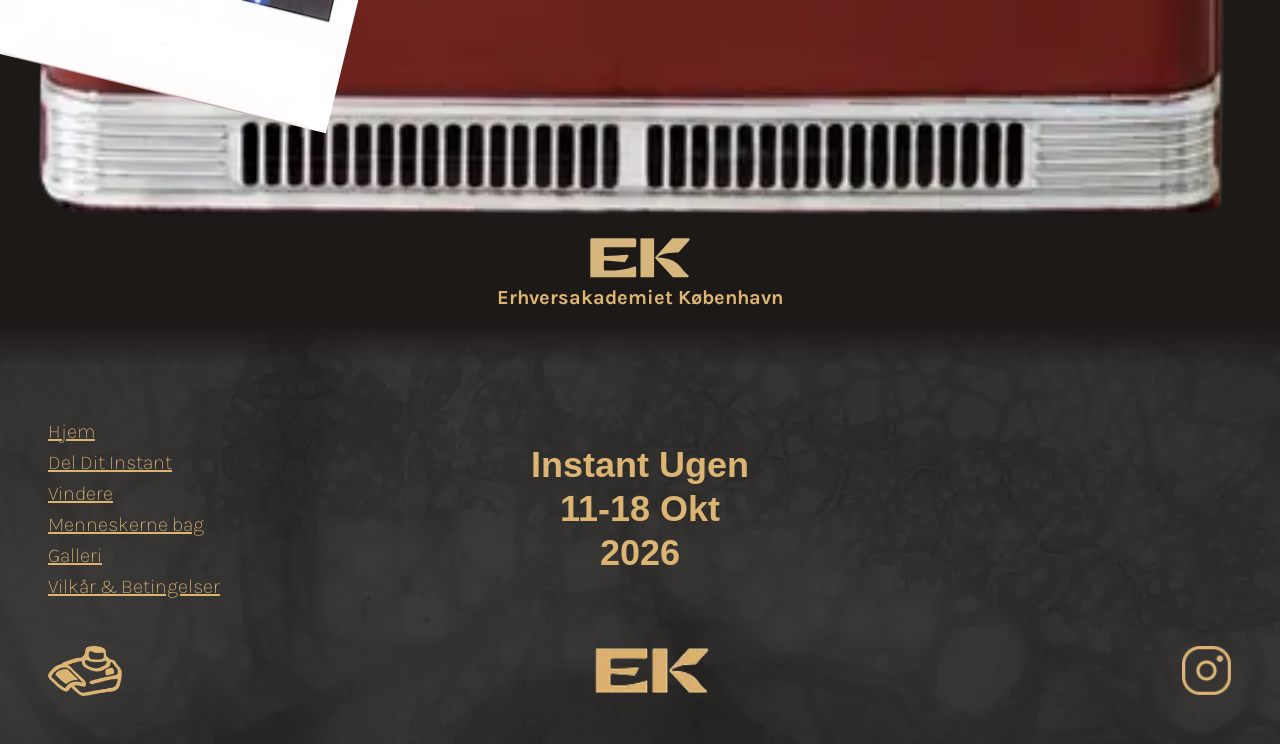
==== commit d6d64afc: "FormGettingDone" ====
--- a/about.html
+++ b/about.html
@@ -53,17 +53,22 @@
 
     <main>
         <div class="aboutInfo">
-            <h1>Hvem er vi?</h1>
-            <p>Instant Ugen er et lille projekt, der drives af et par undervisere fra Multimediedesignuddannelsen på EK
-                -
-                Erhvervsakademi København.
-                <br>
-                <br>
-                Instant Ugen er et halvårligt projekt, hvor undervisere og studerende samarbejder om et digitalt design-
-                og
-                kommunikationsprojekt relateret til Instant Ugen-konkurrencen.
-                I bund og grund ønsker vi bare at promovere instant fotografering og have det sjovt, mens vi gør det:-)
-            </p>
+            <div class="HvemErVi">
+                <h1>Hvem er vi?</h1>
+                <p>Instant Ugen er et lille projekt, der drives af et par undervisere fra Multimediedesignuddannelsen på
+                    EK
+                    -
+                    Erhvervsakademi København.
+                    <br>
+                    <br>
+                    Instant Ugen er et halvårligt projekt, hvor undervisere og studerende samarbejder om et digitalt
+                    design-
+                    og
+                    kommunikationsprojekt relateret til Instant Ugen-konkurrencen.
+                    I bund og grund ønsker vi bare at promovere instant fotografering og have det sjovt, mens vi gør
+                    det:-)
+                </p>
+            </div>
             <div class="Dommerne">
                 <h2>Dommerne</h2>
                 <p>Bidrag vil blive gennemgået af:</p>
@@ -71,71 +76,49 @@
         </div>
 
         <div class="Fridge">
-            <img class="FridgeBackground" src="Img/Backgrounds/FridgeNEWNEW.webp" alt="">
+            <img class="FridgeBackground" src="Img/Backgrounds/FridgeNEWNEW.webp" alt="Køleskabs Baggrund">
 
             <div class="FridgeContent">
 
                 <div class="FridgeJudge">
-                    <img class="JudgeImg1" src="Img/polaroids/AboutJonas(3).webp" alt="">
+                    <img class="JudgeImg1" src="Img/polaroids/AboutImg/Jonas.webp" alt="Billede af dommeren Jonas">
                     <p> - Jonas Hasle (Adjunkt, Multimediedesign: EK)</p>
 
                 </div>
                 <div class="FridgeJudge">
                     <p> - Anders Dollerup (Lektor, Multimediedesign: EK)</p>
-                    <img class="JudgeImg2" src="Img/polaroids/hero_instant2.webp" alt="">
+                    <img class="JudgeImg2" src="Img/polaroids/AboutImg/Anders.webp" alt="Billede af dommeren Anders">
 
 
                 </div>
                 <div class="FridgeJudge">
-                    <img class="JudgeImg3" src="Img/polaroids/AboutBirgitteNEw.webp" alt="">
+                    <img class="JudgeImg3" src="Img/polaroids/AboutImg/Birgitte.webp"
+                        alt="Billede af dommeren Birgitte">
                     <p> - Birgitte Heide (Lektor, Multimediedesign: EK)</p>
 
                 </div>
                 <div class="FridgeJudge">
                     <p> - Stefan Grage (Lektor, Multimediedesign: EK)</p>
-                    <img class="JudgeImg4" src="Img/polaroids/AboutStefan(2).webp" alt="">
+                    <img class="JudgeImg4" src="Img/polaroids/AboutImg/Stefan.webp" alt="Billede af dommeren Stefan">
 
 
                 </div>
                 <div class="FridgeJudge">
-                    <img class="JudgeImg5" src="Img/polaroids/hero_instant5.webp" alt="">
+
+                    <img class=" JudgeImg5" src="Img/polaroids/AboutImg/Studerende.webp"
+                        alt="Billede af dommerene De Studerende">
                     <p> - Studerende på Digital Design Valgfaget, Multimediedesign: EK</p>
 
+
                 </div>
-                <div class="SponsorDesk">
-                    <h2>Sponsor:</h2>
-                    <div class="Sponsorlogo">
 
-                        <svg data-name="Layer 2" xmlns="http://www.w3.org/2000/svg" viewBox="0 0 73.79 29.23">
-                            <defs>
-                                <style>
-                                    .cls-1 {
-                                        fill: #d6b67c;
-                                    }
-                                </style>
-                            </defs>
-                            <g data-name="Layer 1">
-                                <g>
-                                    <path class="cls-1"
-                                        d="M65.24,10.72c-4.96.13-11.57.17-15.45,3.6l-1.03-.94L60.65.26h11.91c.3,0,.83.19.94.41s0,.79-.12,1.07l-8.14,8.98Z" />
-                                    <path class="cls-1"
-                                        d="M71.89,28.98h-10.67l-12.68-13.65c-.35-.38-.61-1.04-.24-1.44l.46-.51,1.03.94c7.01.43,13.1,1.67,17.26,7.29,1.61,2.17,3.34,4.07,5.4,5.84.18.15.4.66.37.89-.04.27-.64.64-.93.64Z" />
-                                    <rect class="cls-1" x="37.25" y=".25" width="10.05" height="28.73" />
-                                    <path class="cls-1"
-                                        d="M27.32,12.31c.25-.02.73.13.89.27.16.15.18.79.05,1.02l-2.45,4.32-14.37-1.25c-.55-.05-1.19.3-1.19.87v5.56c0,.67.57.95,1.2.96,7.41.15,14.56-.76,21.6-3.06.43-.14,1.03.38,1.03.79v6.46c0,.27-.53.74-.82.74H.28S.25,1.18.25,1.18C.25.75.77.32,1.19.25h31.81c.67,0,1.08.54,1.09,1.11v4.44c0,.55-.41,1.05-1.04,1.05H11.46c-.58,0-1.21.19-1.21.83v4.66c-.01.6.62.92,1.2.9,5.38-.13,10.5-.4,15.87-.93Z" />
-                                </g>
-                            </g>
-                        </svg>
-                    </div>
-                    <p class="SponsorText">Erhversakademiet København </p>
-                </div>
             </div>
 
 
         </div>
 
         <div class="sponsor">
-            <h2>Sponsor:</h2>
+
             <div class="Sponsorlogo">
 
                 <svg id="Layer_2" data-name="Layer 2" xmlns="http://www.w3.org/2000/svg" viewBox="0 0 73.79 29.23">
--- a/css/global.css
+++ b/css/global.css
@@ -119,7 +119,7 @@
 /*********** LOGO ***********/
 
 .Wordmark_logo {
-  width: 75px;
+  width: 110px;
   height: auto;
 }
 
@@ -131,7 +131,6 @@
   display: flex;
   align-items: center;
   gap: 10px;
-  margin-left: 15px;
 }
 
 .logo {
@@ -217,18 +216,21 @@
 }
 
 /*********** FOOTER **********/
-
 footer {
+  position: relative;
+
   margin: 0;
   padding: 0;
   width: 100%;
 
   background-image: url(../Img/Backgrounds/FooterBackgroundNEW.webp);
-
-  background-color: var(--background-color);
   background-size: cover;
   background-position: center;
   background-repeat: no-repeat;
+
+  -webkit-mask-image: linear-gradient(to bottom, transparent 0%, var(--background-color) 10%, var(--background-color) 100%);
+
+  mask-image: linear-gradient(to bottom, transparent 0%, var(--background-color) 10%, var(--background-color) 100%);
 }
 
 .Footer_logo img {
@@ -307,7 +309,7 @@
   }
 
   .Wordmark_logo {
-    width: 130px;
+    width: 165px;
     height: auto;
   }
 
--- a/css/about.css
+++ b/css/about.css
@@ -10,11 +10,16 @@
   max-width: none;
 }
 
+.HvemErVi {
+  margin-left: 1rem;
+}
 /*********** FRIDGE *********/
 
 .Fridge {
   position: relative;
-  width: 100%;
+  width: 98%;
+  transform: rotate(0.7deg);
+  margin: 0 auto;
 }
 
 .FridgeBackground {
@@ -38,12 +43,13 @@
   display: grid;
   grid-template-columns: 1fr 1fr;
   align-items: center;
-  margin: 1rem 1rem 4rem 1rem;
+  margin: 1rem 1rem 2rem 1rem;
 }
 
 .FridgeJudge img {
   width: min(95px, 24vw);
   height: auto;
+  justify-self: center;
 }
 
 /*********** POLAROID ROTATION *********/
@@ -76,7 +82,6 @@
 /********* SPONSOR ************/
 
 .sponsor {
-  margin-top: 2rem;
   margin-left: 10px;
 }
 
@@ -90,15 +95,12 @@
   font-weight: bold;
 }
 
-.SponsorDesk {
-  display: none;
-}
-
 /********** TABLET **********/
 
 @media (min-width: 600px) {
   .FridgeJudge {
     grid-template-columns: 1fr 1fr;
+    margin: 1rem 1rem 3rem 1rem;
   }
 
   .FridgeJudge img {
@@ -118,8 +120,12 @@
 /********** DESKTOP **********/
 
 @media (min-width: 801px) {
+  .HvemErVi {
+    margin-left: 3rem;
+  }
+
   .FridgeContent {
-    margin-top: 13rem;
+    margin-top: 10rem;
     padding: 1rem;
   }
 
@@ -164,14 +170,13 @@
   }
 
   /* Sponsor */
-
-  .SponsorDesk {
-    display: block;
-    margin-left: 3rem;
-    margin-top: 15rem;
+  .sponsor {
+    width: fit-content;
+    margin: 0 auto;
+    text-align: center;
   }
 
-  .sponsor {
-    display: none;
+  .Sponsorlogo {
+    margin: 1rem auto 0;
   }
 }
